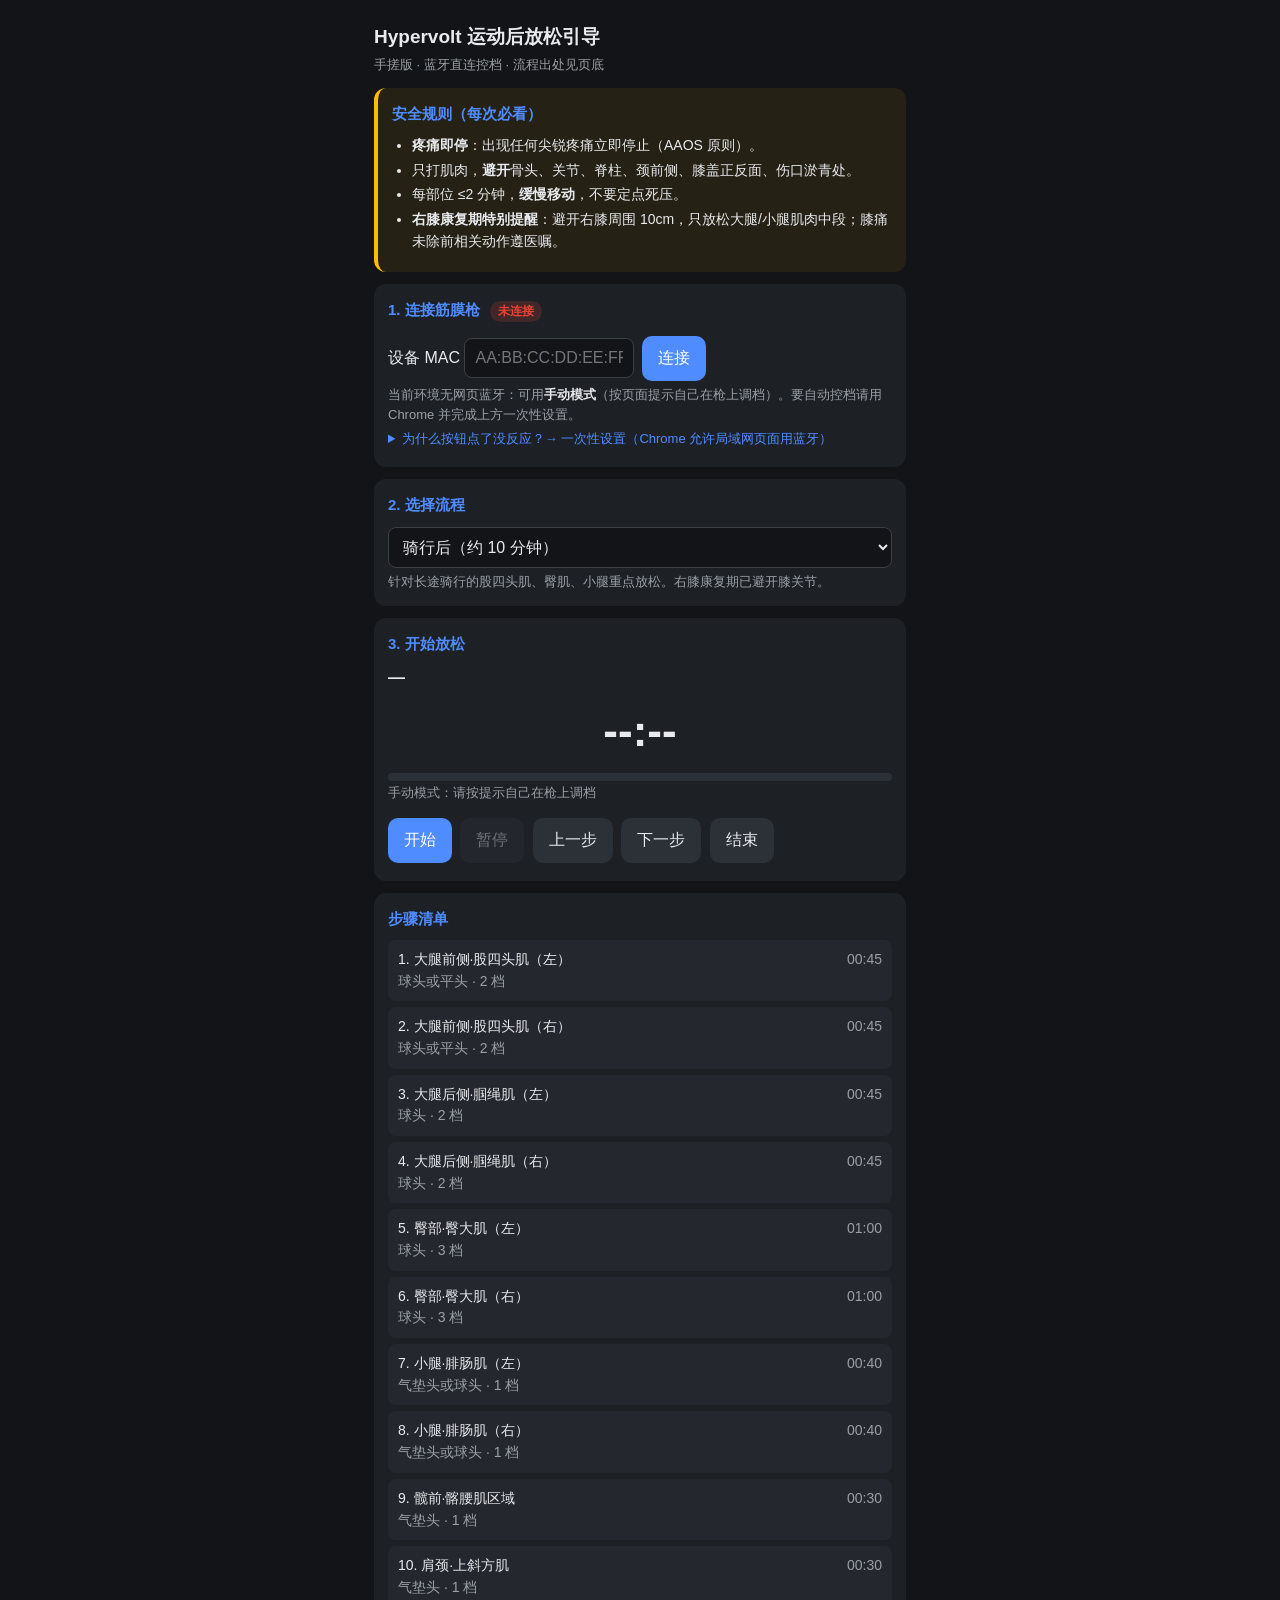
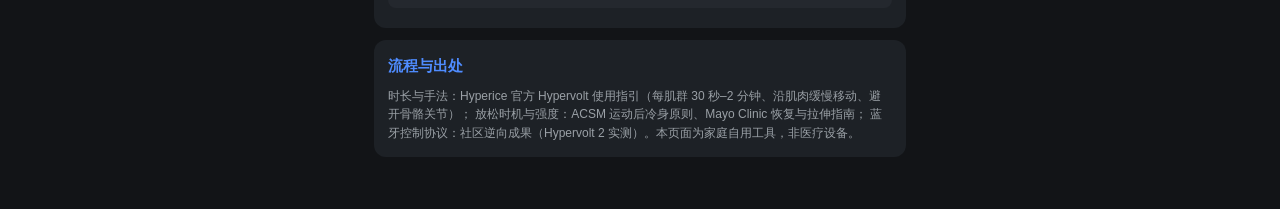
==== app/static/hypervolt.html @ 267cce90 "Add Hypervolt BLE guided recovery page + post-workout reminder task - app/static/hypervolt.html: Web" ====
<!DOCTYPE html>
<html lang="zh-CN">
<head>
<meta charset="utf-8">
<meta name="viewport" content="width=device-width, initial-scale=1, viewport-fit=cover">
<title>Hypervolt 运动后放松引导（手搓版）</title>
<style>
  :root { --bg:#121417; --card:#1d2126; --fg:#e8eaed; --dim:#9aa0a6; --acc:#4f8cff; --ok:#34a853; --warn:#fbbc04; --bad:#ea4335; }
  * { box-sizing:border-box; }
  body { margin:0; background:var(--bg); color:var(--fg); font-family:-apple-system,"Segoe UI","PingFang SC","Microsoft YaHei",sans-serif; font-size:16px; line-height:1.55; }
  .wrap { max-width:560px; margin:0 auto; padding:14px 14px 40px; }
  h1 { font-size:19px; margin:8px 0 4px; }
  .sub { color:var(--dim); font-size:13px; margin-bottom:12px; }
  .card { background:var(--card); border-radius:12px; padding:14px; margin-bottom:12px; }
  .card h2 { font-size:15px; margin:0 0 10px; color:var(--acc); }
  button { font-size:16px; border:none; border-radius:10px; padding:12px 16px; background:var(--acc); color:#fff; margin:4px 4px 4px 0; }
  button.ghost { background:#2c3138; color:var(--fg); }
  button:disabled { opacity:.4; }
  input[type=text] { font-size:16px; padding:10px; border-radius:8px; border:1px solid #3c4043; background:#121417; color:var(--fg); width:170px; }
  select { font-size:16px; padding:10px; border-radius:8px; border:1px solid #3c4043; background:#121417; color:var(--fg); width:100%; }
  .status { font-size:13px; color:var(--dim); }
  .status b { color:var(--fg); }
  .pill { display:inline-block; padding:1px 8px; border-radius:99px; font-size:12px; margin-left:6px; }
  .pill.on { background:rgba(52,168,83,.2); color:var(--ok); }
  .pill.off { background:rgba(234,67,53,.18); color:var(--bad); }
  .warn { border-left:4px solid var(--warn); background:rgba(251,188,4,.08); }
  .warn ul { margin:6px 0; padding-left:20px; }
  .warn li { margin:3px 0; font-size:14px; }
  .step { padding:9px 10px; border-radius:8px; margin:6px 0; background:#24282e; font-size:14px; display:flex; justify-content:space-between; gap:8px; }
  .step.cur { outline:2px solid var(--acc); background:#26303f; }
  .step.done { opacity:.45; text-decoration:line-through; }
  .step .t { color:var(--dim); white-space:nowrap; }
  .big { font-size:44px; font-weight:700; text-align:center; margin:6px 0; font-variant-numeric:tabular-nums; }
  .bar { height:8px; background:#2c3138; border-radius:99px; overflow:hidden; margin:8px 0 2px; }
  .bar > div { height:100%; background:var(--acc); width:0%; transition:width .25s linear; }
  .now { font-size:17px; font-weight:600; }
  .tip { color:var(--dim); font-size:13px; margin-top:4px; }
  details { font-size:13px; color:var(--dim); }
  details summary { cursor:pointer; color:var(--acc); margin:4px 0; }
  .row { display:flex; align-items:center; gap:8px; flex-wrap:wrap; }
  .src { font-size:12px; color:var(--dim); margin-top:10px; }
</style>
</head>
<body>
<div class="wrap">
  <h1>Hypervolt 运动后放松引导</h1>
  <div class="sub">手搓版 · 蓝牙直连控档 · 流程出处见页底</div>

  <div class="card warn">
    <h2>安全规则（每次必看）</h2>
    <ul>
      <li><b>疼痛即停</b>：出现任何尖锐疼痛立即停止（AAOS 原则）。</li>
      <li>只打肌肉，<b>避开</b>骨头、关节、脊柱、颈前侧、膝盖正反面、伤口淤青处。</li>
      <li>每部位 ≤2 分钟，<b>缓慢移动</b>，不要定点死压。</li>
      <li><b>右膝康复期特别提醒</b>：避开右膝周围 10cm，只放松大腿/小腿肌肉中段；膝痛未除前相关动作遵医嘱。</li>
    </ul>
  </div>

  <div class="card" id="bleCard">
    <h2>1. 连接筋膜枪 <span id="connPill" class="pill off">未连接</span></h2>
    <div class="row">
      <label>设备 MAC <input type="text" id="mac" placeholder="AA:BB:CC:DD:EE:FF" autocapitalize="characters"></label>
      <button id="btnConnect">连接</button>
    </div>
    <div class="status" id="devStatus">先给筋膜枪开机，再点连接。MAC 只需填一次（本机会记住）。</div>
    <details>
      <summary>为什么按钮点了没反应？→ 一次性设置（Chrome 允许局域网页面用蓝牙）</summary>
      <ol>
        <li>手机 Chrome 地址栏输入 <b>chrome://flags/#unsafely-treat-insecure-origin-as-secure</b></li>
        <li>文本框填 <b>http://192.168.18.104:8000</b>，右侧下拉选 <b>Enabled</b></li>
        <li>点底部 Relaunch 重启 Chrome，再回本页</li>
      </ol>
      <div>说明：蓝牙网页接口默认只允许 HTTPS 网站调用，上面是 Chrome 官方提供的局域网例外开关。</div>
    </details>
  </div>

  <div class="card">
    <h2>2. 选择流程</h2>
    <select id="routine"></select>
    <div class="tip" id="routineDesc"></div>
  </div>

  <div class="card">
    <h2>3. 开始放松</h2>
    <div class="now" id="nowPart">—</div>
    <div class="tip" id="nowTip"></div>
    <div class="big" id="clock">--:--</div>
    <div class="bar"><div id="prog"></div></div>
    <div class="status" id="nowMeta"></div>
    <div style="margin-top:10px">
      <button id="btnStart">开始</button>
      <button id="btnPause" class="ghost" disabled>暂停</button>
      <button id="btnPrev" class="ghost">上一步</button>
      <button id="btnNext" class="ghost">下一步</button>
      <button id="btnStop" class="ghost">结束</button>
    </div>
  </div>

  <div class="card">
    <h2>步骤清单</h2>
    <div id="steps"></div>
  </div>

  <div class="card">
    <h2>流程与出处</h2>
    <div class="src">
      时长与手法：Hyperice 官方 Hypervolt 使用指引（每肌群 30 秒–2 分钟、沿肌肉缓慢移动、避开骨骼关节）；
      放松时机与强度：ACSM 运动后冷身原则、Mayo Clinic 恢复与拉伸指南；
      蓝牙控制协议：社区逆向成果（Hypervolt 2 实测）。本页面为家庭自用工具，非医疗设备。
    </div>
  </div>
</div>

<script>
"use strict";
/* ====== Hypervolt 2 BLE 协议（社区逆向，docs/protocol.md）====== */
const SVC = "31cb456a-3c31-4e56-8c2b-e8f479d2b056";
const CHR_AUTH = "31cb4570-3c31-4e56-8c2b-e8f479d2b056";
const CHR_CTRL = "31cb456c-3c31-4e56-8c2b-e8f479d2b056";
const CHR_TELE = "31cb456d-3c31-4e56-8c2b-e8f479d2b056";

const LOOKUP = [
1,128,64,32,16,8,132,66,33,144,72,164,82,41,20,10,
133,194,97,176,88,172,214,107,53,154,205,102,51,153,76,166,
83,169,84,42,149,202,229,242,121,60,158,207,103,179,217,108,
182,91,45,22,11,5,130,65,160,80,40,148,74,165,210,105,
52,26,141,70,35,145,200,228,114,57,28,142,199,227,241,248,
252,254,255,127,63,31,15,7,131,193,224,112,56,156,206,231,
243,249,124,190,223,111,55,155,77,38,19,137,68,34,17,136,
196,98,49,152,204,230,115,185,92,174,215,235,117,186,221,110,
183,219,109,54,27,13,6,3,129,192,96,48,24,140,198,99,
177,216,236,246,123,61,30,143,71,163,209,232,244,122,189,94,
175,87,171,85,170,213,234,245,250,253,126,191,95,47,23,139,
69,162,81,168,212,106,181,218,237,118,59,29,14,135,195,225,
240,120,188,222,239,119,187,93,46,151,203,101,178,89,44,150,
75,37,146,73,36,18,9,4,2,1,128,64,32,16,8,132,
66,33,144,72,164,82,41,20,10,133,194,97,176,88,172,214,
107,53,154,205,102,51,153,76,166,83,169,84,42,149,202,229];

function sb(v){ return v >= 128 ? v - 256 : v; }

function authResponse(macStr, ch){
  const mac = macStr.replace(/[:-]/g, "");
  if (!/^[0-9a-fA-F]{12}$/.test(mac)) throw new Error("MAC 格式不对，应为 12 位十六进制");
  const m = []; for (let i = 0; i < 6; i++) m.push(parseInt(mac.substr(i*2, 2), 16));
  const b0 = ch[3], b1 = ch[2], b2 = ch[1];
  const index1 = (m[4] ^ b2) & 0xFF;
  const index2 = (sb(m[2]) & sb(b1)) & 0xFF;
  const index3 = (b0 ^ m[5]) & 0xFF;
  const value1 = ((sb(m[5]) | sb(m[1])) ^ sb(LOOKUP[index1] & 0xFF)) & 0xFF;
  const out1 = (value1 >> (b0 & 1)) & 0xFF;
  const value2 = ((LOOKUP[index2] & 0xFFFF) + m[3]) & 0xFFFF;
  const out2 = (b2 ^ value2) & 0xFF;
  const value3 = (sb(m[0]) ^ sb(LOOKUP[index3] & 0xFF)) & 0xFF;
  const out3 = ((value3 << (b1 & 1)) & 0xFF);
  return new Uint8Array([0x01, out1, out2, out3]);
}

/* ====== 放松流程（时长/档位按 Hyperice 官方指引 + ACSM/Mayo 冷身原则）====== */
const ROUTINES = {
  ride: { name: "骑行后（约 10 分钟）", desc: "针对长途骑行的股四头肌、臀肌、小腿重点放松。右膝康复期已避开膝关节。",
    steps: [
      { part:"大腿前侧·股四头肌（左）", head:"球头或平头", speed:2, secs:45, tip:"从髋部向膝方向缓慢扫动，止于膝上方一拳距离" },
      { part:"大腿前侧·股四头肌（右）", head:"球头或平头", speed:2, secs:45, tip:"右膝康复期：只打大腿中上段，远离膝关节" },
      { part:"大腿后侧·腘绳肌（左）", head:"球头", speed:2, secs:45, tip:"坐姿腿伸直或站姿扶椅，从臀下扫向膝窝上方" },
      { part:"大腿后侧·腘绳肌（右）", head:"球头", speed:2, secs:45, tip:"同上，避开膝窝" },
      { part:"臀部·臀大肌（左）", head:"球头", speed:3, secs:60, tip:"肌肉厚可用 3 档，画小圈缓慢移动" },
      { part:"臀部·臀大肌（右）", head:"球头", speed:3, secs:60, tip:"同上" },
      { part:"小腿·腓肠肌（左）", head:"气垫头或球头", speed:1, secs:40, tip:"从小腿肚中段向下扫，避开跟腱止点骨头" },
      { part:"小腿·腓肠肌（右）", head:"气垫头或球头", speed:1, secs:40, tip:"同上" },
      { part:"髋前·髂腰肌区域", head:"气垫头", speed:1, secs:30, tip:"裤线下方肌肉处轻扫，感觉不适立即跳过" },
      { part:"肩颈·上斜方肌", head:"气垫头", speed:1, secs:30, tip:"骑行姿势易僵，只打肩部肌肉，远离颈椎与颈前" }
    ]},
  run: { name: "跑步后（约 9 分钟）", desc: "重点小腿、股四头肌、臀部。",
    steps: [
      { part:"小腿·腓肠肌+比目鱼肌（左）", head:"气垫头", speed:1, secs:50, tip:"屈膝坐姿，整个小腿肚缓慢扫动" },
      { part:"小腿·腓肠肌+比目鱼肌（右）", head:"气垫头", speed:1, secs:50, tip:"同上" },
      { part:"大腿前侧·股四头肌（左）", head:"球头", speed:2, secs:45, tip:"止于膝上方一拳距离" },
      { part:"大腿前侧·股四头肌（右）", head:"球头", speed:2, secs:45, tip:"右膝康复期：只打大腿中上段" },
      { part:"大腿外侧·阔筋膜张肌（左）", head:"平头", speed:1, secs:30, tip:"沿大腿外侧轻扫，不要压在股骨大转子骨点上" },
      { part:"大腿外侧·阔筋膜张肌（右）", head:"平头", speed:1, secs:30, tip:"同上" },
      { part:"臀部·臀大肌（左）", head:"球头", speed:3, secs:60, tip:"" },
      { part:"臀部·臀大肌（右）", head:"球头", speed:3, secs:60, tip:"" },
      { part:"足底·足弓（左）", head:"子弹头", speed:1, secs:30, tip:"坐姿，枪头轻触足弓肌肉，避开脚跟骨" },
      { part:"足底·足弓（右）", head:"子弹头", speed:1, secs:30, tip:"同上" }
    ]},
  upper: { name: "上肢力量后（约 8 分钟）", desc: "胸、肩、背、手臂。",
    steps: [
      { part:"胸部·胸大肌（左）", head:"球头", speed:2, secs:40, tip:"避开锁骨与胸骨，只打肌肉隆起处" },
      { part:"胸部·胸大肌（右）", head:"球头", speed:2, secs:40, tip:"同上" },
      { part:"肩部·三角肌（左）", head:"球头", speed:1, secs:40, tip:"前中后束缓慢扫动，避开肩峰骨点" },
      { part:"肩部·三角肌（右）", head:"球头", speed:1, secs:40, tip:"同上" },
      { part:"背部·背阔肌（左）", head:"平头", speed:2, secs:45, tip:"沿腋窝后下方向腰部扫，避开脊柱" },
      { part:"背部·背阔肌（右）", head:"平头", speed:2, secs:45, tip:"同上" },
      { part:"上臂·肱二头/三头肌（左）", head:"球头", speed:1, secs:40, tip:"" },
      { part:"上臂·肱二头/三头肌（右）", head:"球头", speed:1, secs:40, tip:"" },
      { part:"前臂肌群（左）", head:"气垫头", speed:1, secs:30, tip:"避开腕肘骨点" },
      { part:"前臂肌群（右）", head:"气垫头", speed:1, secs:30, tip:"同上" }
    ]},
  lower: { name: "下肢力量后（约 10 分钟）", desc: "与骑行后类似，加大臀部与股四头比重。右膝康复期已避开膝关节。",
    steps: [
      { part:"臀部·臀大肌（左）", head:"球头", speed:3, secs:60, tip:"" },
      { part:"臀部·臀大肌（右）", head:"球头", speed:3, secs:60, tip:"" },
      { part:"大腿前侧·股四头肌（左）", head:"球头或平头", speed:2, secs:50, tip:"止于膝上方一拳距离" },
      { part:"大腿前侧·股四头肌（右）", head:"球头或平头", speed:2, secs:50, tip:"右膝康复期：只打大腿中上段" },
      { part:"大腿后侧·腘绳肌（左）", head:"球头", speed:2, secs:45, tip:"" },
      { part:"大腿后侧·腘绳肌（右）", head:"球头", speed:2, secs:45, tip:"避开膝窝" },
      { part:"大腿内侧·内收肌（左）", head:"气垫头", speed:1, secs:30, tip:"大腿内侧上段，轻档" },
      { part:"大腿内侧·内收肌（右）", head:"气垫头", speed:1, secs:30, tip:"同上" },
      { part:"小腿·腓肠肌（左）", head:"气垫头", speed:1, secs:40, tip:"" },
      { part:"小腿·腓肠肌（右）", head:"气垫头", speed:1, secs:40, tip:"" }
    ]},
  full: { name: "全身通用（约 8 分钟）", desc: "不确定选哪个就用这个，大肌群轮一遍。",
    steps: [
      { part:"肩颈·上斜方肌", head:"气垫头", speed:1, secs:30, tip:"远离颈椎" },
      { part:"背部·背阔肌（左）", head:"平头", speed:2, secs:40, tip:"避开脊柱" },
      { part:"背部·背阔肌（右）", head:"平头", speed:2, secs:40, tip:"同上" },
      { part:"臀部·臀大肌（左）", head:"球头", speed:3, secs:50, tip:"" },
      { part:"臀部·臀大肌（右）", head:"球头", speed:3, secs:50, tip:"" },
      { part:"大腿前侧·股四头肌（左）", head:"球头", speed:2, secs:40, tip:"止于膝上方一拳距离" },
      { part:"大腿前侧·股四头肌（右）", head:"球头", speed:2, secs:40, tip:"右膝康复期：只打大腿中上段" },
      { part:"大腿后侧·腘绳肌（左）", head:"球头", speed:2, secs:40, tip:"" },
      { part:"大腿后侧·腘绳肌（右）", head:"球头", speed:2, secs:40, tip:"" },
      { part:"小腿·腓肠肌（左）", head:"气垫头", speed:1, secs:35, tip:"" },
      { part:"小腿·腓肠肌（右）", head:"气垫头", speed:1, secs:35, tip:"" }
    ]}
};

/* ====== BLE 状态 ====== */
let device = null, ctrlChar = null, connected = false, devSpeed = 0, devLoad = 0;
const $ = id => document.getElementById(id);
const macInput = $("mac");
macInput.value = localStorage.getItem("hv_mac") || "";

function setConn(on, msg){
  connected = on;
  const pill = $("connPill");
  pill.textContent = on ? "已连接" : "未连接";
  pill.className = "pill " + (on ? "on" : "off");
  if (msg) $("devStatus").innerHTML = msg;
}

async function connect(){
  if (!navigator.bluetooth){
    $("devStatus").innerHTML = "当前浏览器不支持网页蓝牙：请用 <b>Chrome</b>，并完成上方“一次性设置”。";
    return;
  }
  const mac = macInput.value.trim();
  try { authResponse(mac, [1,2,3,4]); }
  catch(e){ $("devStatus").textContent = e.message; return; }
  localStorage.setItem("hv_mac", mac);
  $("devStatus").textContent = "正在搜索设备（请确认筋膜枪已开机）…";
  try {
    device = await navigator.bluetooth.requestDevice({
      filters: [{ namePrefix: "Hypervolt" }, { namePrefix: "Hyperice" }, { services: [SVC] }],
      optionalServices: [SVC, "device_information"]
    });
    device.addEventListener("gattserverdisconnected", () => {
      setConn(false, "连接已断开。重新点“连接”即可。");
      ctrlChar = null;
    });
    const server = await device.gatt.connect();
    const svc = await server.getPrimaryService(SVC);
    const authChar = await svc.getCharacteristic(CHR_AUTH);
    const chVal = await authChar.readValue();
    const challenge = new Uint8Array(chVal.buffer.slice(chVal.byteOffset, chVal.byteOffset + chVal.byteLength));
    const resp = authResponse(mac, challenge);
    await authChar.writeValueWithResponse(resp);
    ctrlChar = await svc.getCharacteristic(CHR_CTRL);
    await ctrlChar.startNotifications();
    ctrlChar.addEventListener("characteristicvaluechanged", e => {
      const v = new Uint8Array(e.target.value.buffer);
      devSpeed = v[0]; devLoad = v[1];
      updateMeta();
    });
    try {
      const teleChar = await svc.getCharacteristic(CHR_TELE);
      await teleChar.startNotifications();
      teleChar.addEventListener("characteristicvaluechanged", e => {
        const v = new DataView(e.target.value.buffer);
        const volt = v.getUint16(10, false) / 100;
        const temp = v.getUint8(12);
        $("devStatus").innerHTML = `设备：<b>${device.name || "Hypervolt"}</b> · 电压 ${volt.toFixed(2)}V · 温度 ${temp}℃`;
      });
    } catch(_) {}
    setConn(true, `设备：<b>${device.name || "Hypervolt"}</b> · 鉴权成功，可以开始`);
  } catch(err){
    setConn(false, "连接失败：" + err.message + "（没搜到设备时确认已开机；鉴权失败时核对 MAC）");
  }
}

async function setSpeed(s){
  if (!connected || !ctrlChar) return;
  try { await ctrlChar.writeValueWithResponse(new Uint8Array([s])); }
  catch(err){ console.warn("setSpeed", err); }
}

/* ====== 引导引擎 ====== */
let steps = [], idx = 0, remain = 0, timer = null, paused = false, wakeLock = null;

function loadRoutine(){
  const key = $("routine").value;
  steps = ROUTINES[key].steps.slice();
  $("routineDesc").textContent = ROUTINES[key].desc;
  idx = 0; remain = 0; stopTimer(); renderSteps(); showIdle();
}
function showIdle(){
  $("nowPart").textContent = "—";
  $("nowTip").textContent = "";
  $("clock").textContent = "--:--";
  $("prog").style.width = "0%";
  updateMeta();
}
function fmt(s){ return String(Math.floor(s/60)).padStart(2,"0") + ":" + String(s%60).padStart(2,"0"); }
function updateMeta(){
  const conn = connected ? `设备档位 ${devSpeed} · 压力 ${devLoad}` : "手动模式：请按提示自己在枪上调档";
  const st = steps[idx];
  $("nowMeta").textContent = timer && st
    ? `第 ${idx+1}/${steps.length} 步 · 建议 ${st.speed} 档 · ${conn}`
    : conn;
}
function renderSteps(){
  const box = $("steps"); box.innerHTML = "";
  steps.forEach((s, i) => {
    const d = document.createElement("div");
    d.className = "step" + (i === idx && timer ? " cur" : i < idx || (!timer && i < idx) ? " done" : "");
    d.innerHTML = `<span>${i+1}. ${s.part}<br><span style="color:var(--dim)">${s.head} · ${s.speed} 档</span></span><span class="t">${fmt(s.secs)}</span>`;
    box.appendChild(d);
  });
}
function beep(){
  try {
    const ctx = beep.ctx || (beep.ctx = new (window.AudioContext || window.webkitAudioContext)());
    const o = ctx.createOscillator(), g = ctx.createGain();
    o.connect(g); g.connect(ctx.destination);
    o.frequency.value = 880; g.gain.setValueAtTime(0.15, ctx.currentTime);
    g.gain.exponentialRampToValueAtTime(0.001, ctx.currentTime + 0.25);
    o.start(); o.stop(ctx.currentTime + 0.25);
  } catch(_) {}
}
async function startStep(){
  const s = steps[idx];
  remain = s.secs;
  $("nowPart").textContent = s.part;
  $("nowTip").textContent = `换 ${s.head} · 建议 ${s.speed} 档` + (s.tip ? " · " + s.tip : "");
  beep();
  await setSpeed(s.speed);
  renderSteps(); tick();
}
function tick(){
  $("clock").textContent = fmt(remain);
  const s = steps[idx];
  $("prog").style.width = (100 * (1 - remain / s.secs)) + "%";
  updateMeta();
}
function stopTimer(){
  if (timer){ clearInterval(timer); timer = null; }
  paused = false;
  $("btnStart").disabled = false;
  $("btnPause").disabled = true;
  $("btnPause").textContent = "暂停";
  if (wakeLock){ try { wakeLock.release(); } catch(_) {} wakeLock = null; }
}
async function start(){
  if (!steps.length) loadRoutine();
  if (idx >= steps.length) idx = 0;
  $("btnStart").disabled = true;
  $("btnPause").disabled = false;
  try { wakeLock = await navigator.wakeLock.request("screen"); } catch(_) {}
  await startStep();
  timer = setInterval(async () => {
    if (paused) return;
    remain--;
    if (remain <= 0){
      idx++;
      if (idx >= steps.length){ await finish(); return; }
      await startStep();
    } else tick();
  }, 1000);
}
async function finish(){
  stopTimer();
  await setSpeed(0);
  beep(); setTimeout(beep, 400);
  $("nowPart").textContent = "完成！";
  $("nowTip").textContent = "喝口水，慢走 3–5 分钟让心率下来（ACSM 冷身原则）。";
  $("clock").textContent = "✔";
  idx = 0; renderSteps(); updateMeta();
}
async function stopAll(){
  stopTimer();
  await setSpeed(0);
  idx = 0; renderSteps(); showIdle();
  $("nowPart").textContent = "已停止";
}

$("btnConnect").onclick = connect;
$("btnStart").onclick = start;
$("btnStop").onclick = stopAll;
$("btnPause").onclick = async () => {
  if (!timer) return;
  paused = !paused;
  $("btnPause").textContent = paused ? "继续" : "暂停";
  await setSpeed(paused ? 0 : steps[idx].speed);
};
$("btnNext").onclick = async () => { if (timer && idx < steps.length - 1){ idx++; await startStep(); } };
$("btnPrev").onclick = async () => { if (timer && idx > 0){ idx--; await startStep(); } };

/* 初始化流程下拉 */
const sel = $("routine");
for (const [k, r] of Object.entries(ROUTINES)){
  const o = document.createElement("option"); o.value = k; o.textContent = r.name; sel.appendChild(o);
}
sel.onchange = loadRoutine;
loadRoutine();

if (!navigator.bluetooth){
  $("devStatus").innerHTML = "当前环境无网页蓝牙：可用<b>手动模式</b>（按页面提示自己在枪上调档）。要自动控档请用 Chrome 并完成上方一次性设置。";
}
</script>
</body>
</html>
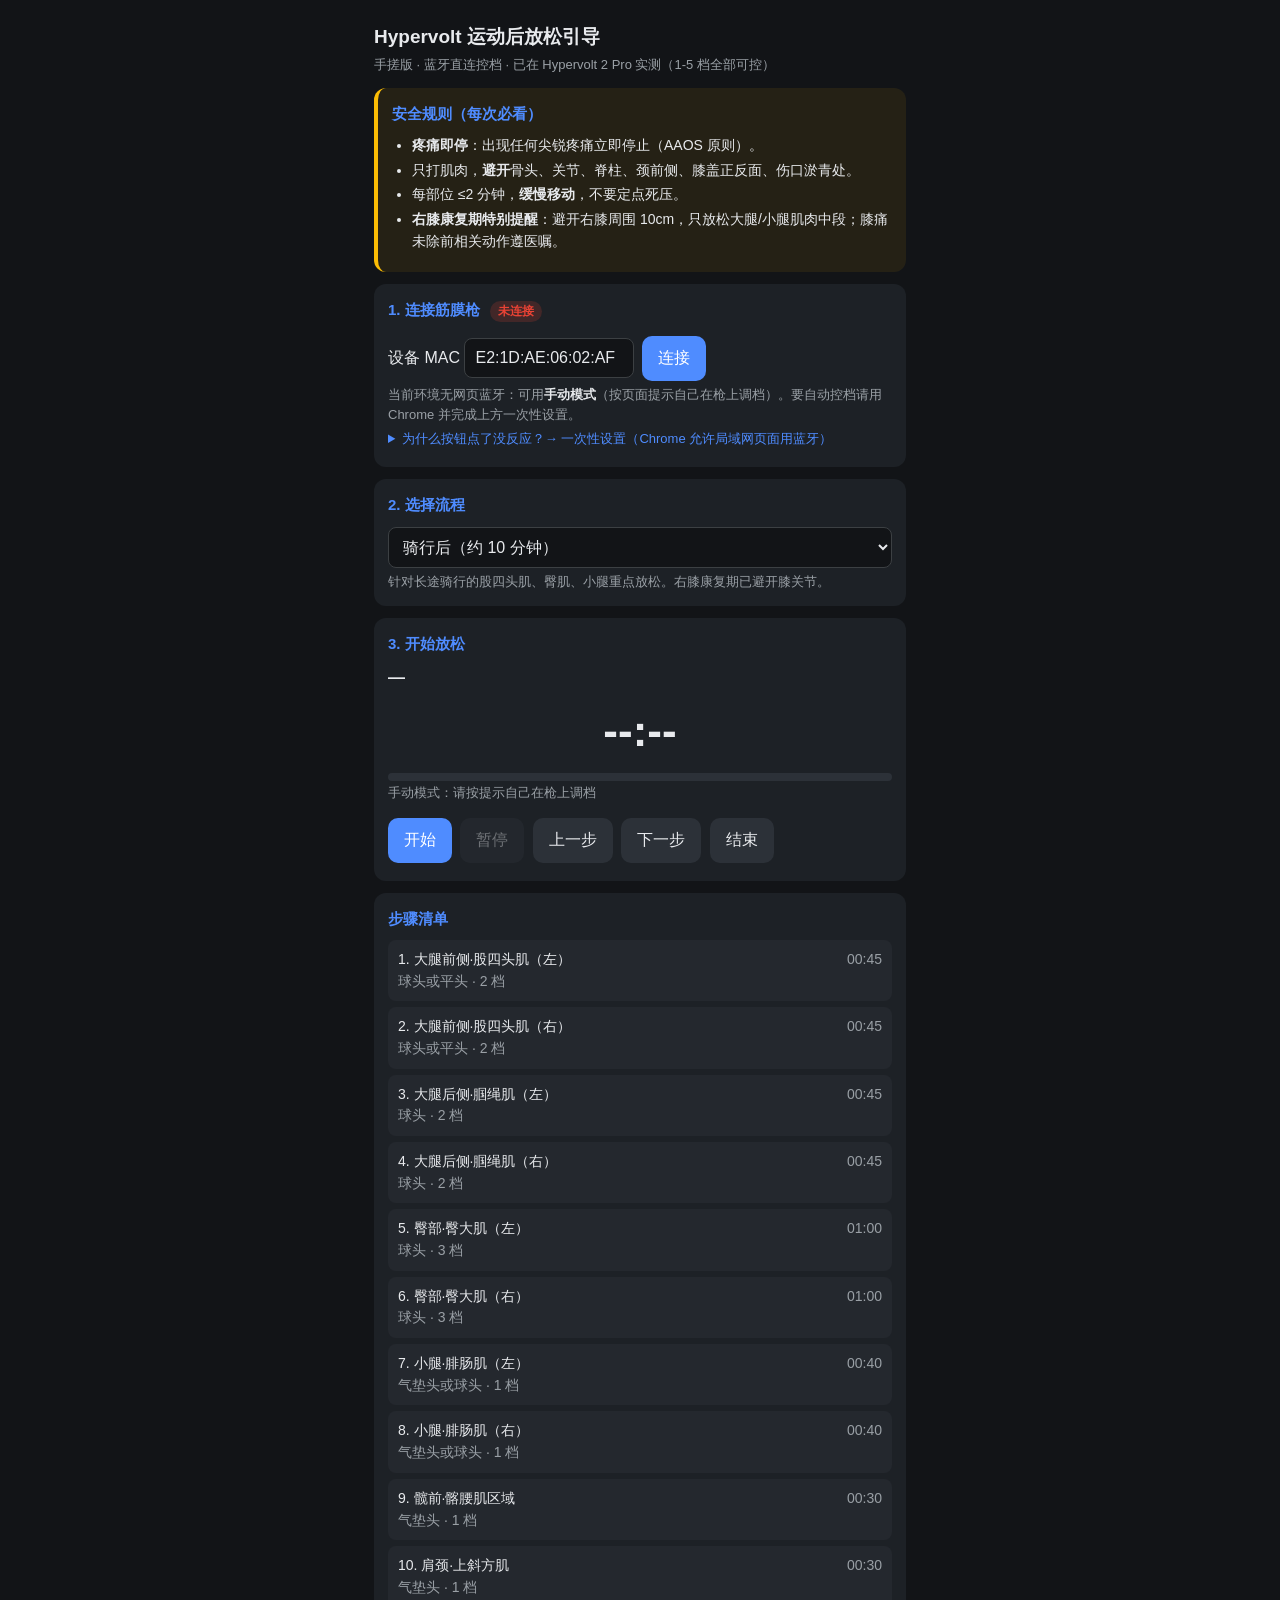
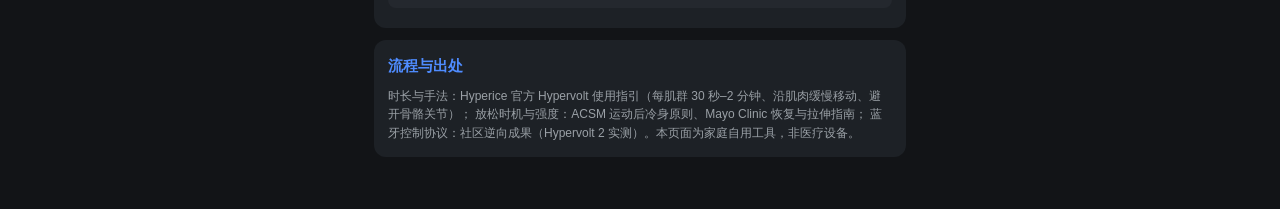
==== commit 5175fcb2: "Live-test BLE control against real Hypervolt 2 Pro: all 5 speeds work - Device: Hypervolt 2 Pro (MAC" ====
--- a/app/static/hypervolt.html
+++ b/app/static/hypervolt.html
@@ -44,7 +44,7 @@
 <body>
 <div class="wrap">
   <h1>Hypervolt 运动后放松引导</h1>
-  <div class="sub">手搓版 · 蓝牙直连控档 · 流程出处见页底</div>
+  <div class="sub">手搓版 · 蓝牙直连控档 · 已在 Hypervolt 2 Pro 实测（1-5 档全部可控）</div>
 
   <div class="card warn">
     <h2>安全规则（每次必看）</h2>
@@ -62,7 +62,7 @@
       <label>设备 MAC <input type="text" id="mac" placeholder="AA:BB:CC:DD:EE:FF" autocapitalize="characters"></label>
       <button id="btnConnect">连接</button>
     </div>
-    <div class="status" id="devStatus">先给筋膜枪开机，再点连接。MAC 只需填一次（本机会记住）。</div>
+    <div class="status" id="devStatus">先给筋膜枪开机，再点连接。MAC 已预填你家的 Hypervolt 2 Pro，一般不用改。</div>
     <details>
       <summary>为什么按钮点了没反应？→ 一次性设置（Chrome 允许局域网页面用蓝牙）</summary>
       <ol>
@@ -230,7 +230,7 @@
 let device = null, ctrlChar = null, connected = false, devSpeed = 0, devLoad = 0;
 const $ = id => document.getElementById(id);
 const macInput = $("mac");
-macInput.value = localStorage.getItem("hv_mac") || "";
+macInput.value = localStorage.getItem("hv_mac") || "E2:1D:AE:06:02:AF";
 
 function setConn(on, msg){
   connected = on;
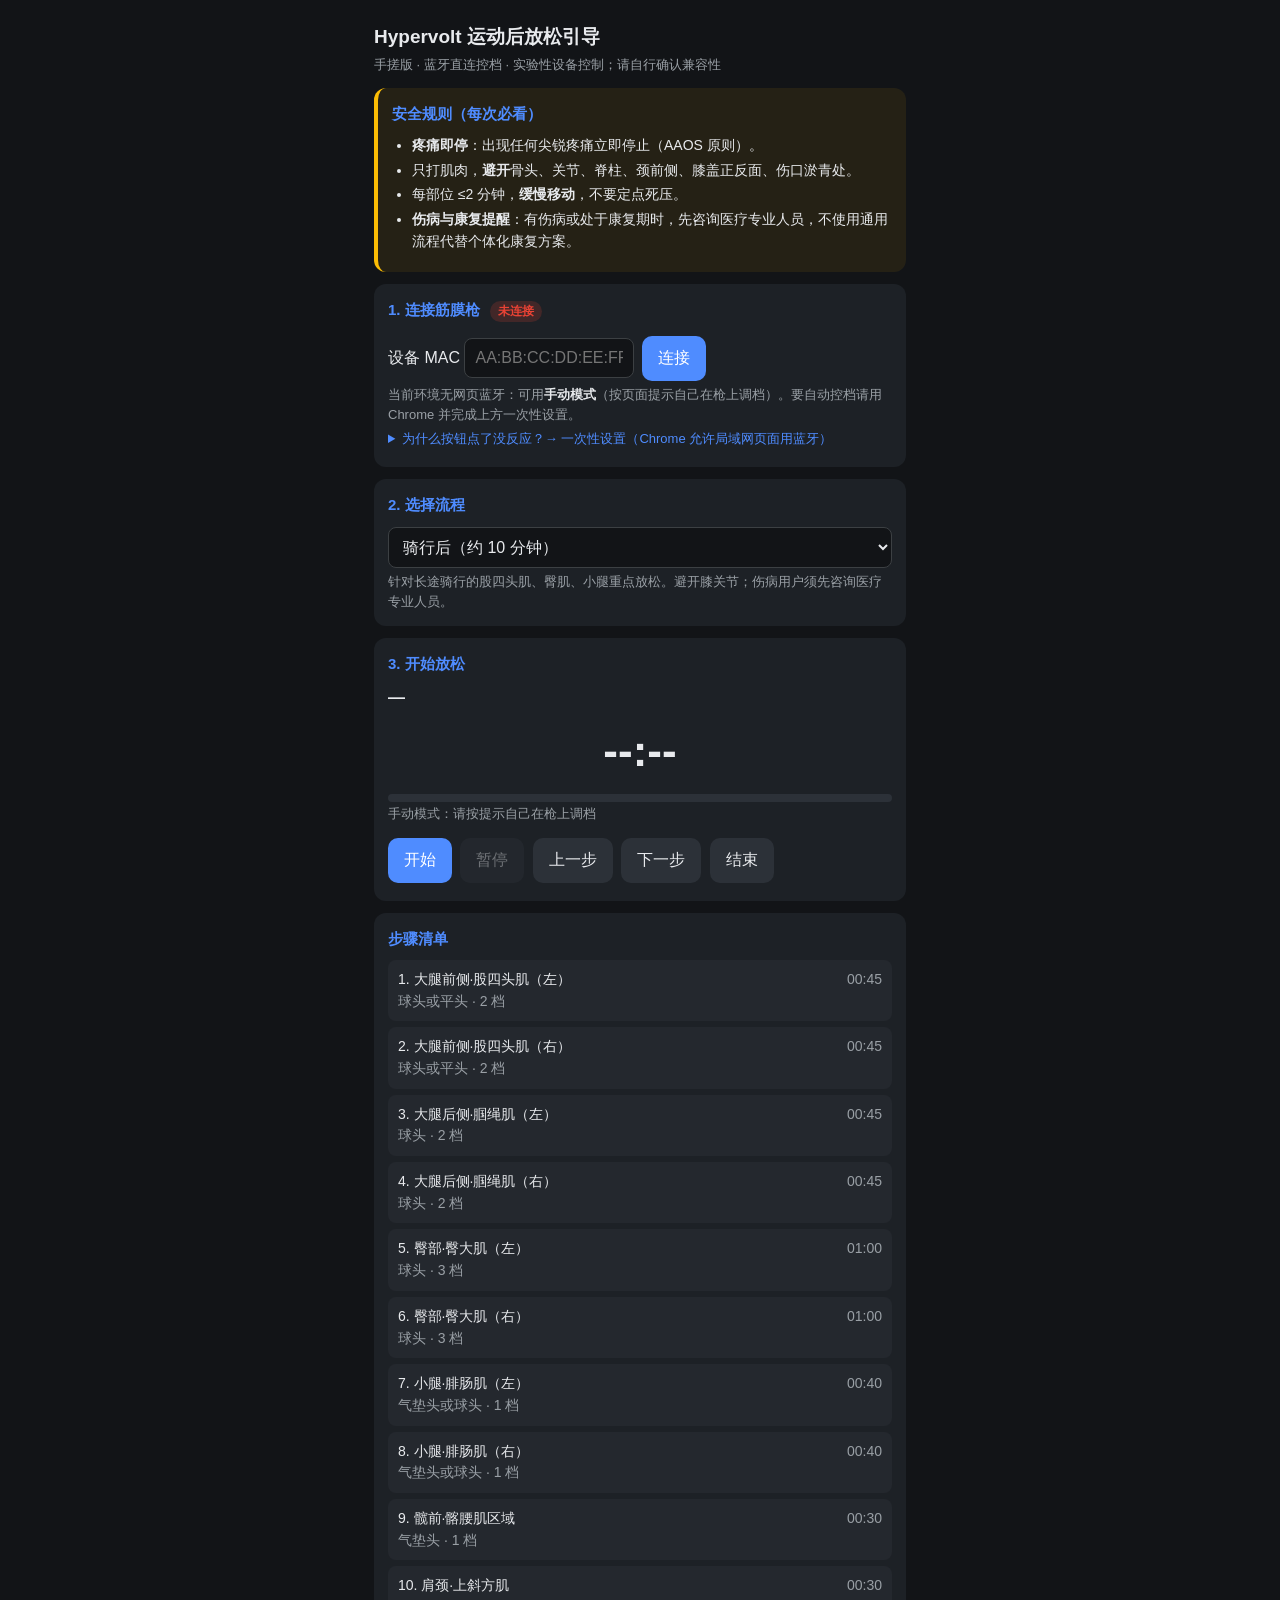
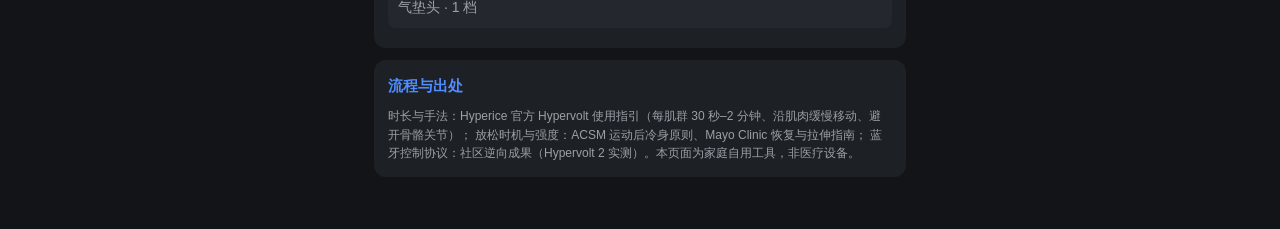
==== commit 9c78d8da: "Initial clean code-only distribution" ====
--- a/app/static/hypervolt.html
+++ b/app/static/hypervolt.html
@@ -44,7 +44,7 @@
 <body>
 <div class="wrap">
   <h1>Hypervolt 运动后放松引导</h1>
-  <div class="sub">手搓版 · 蓝牙直连控档 · 已在 Hypervolt 2 Pro 实测（1-5 档全部可控）</div>
+  <div class="sub">手搓版 · 蓝牙直连控档 · 实验性设备控制；请自行确认兼容性</div>
 
   <div class="card warn">
     <h2>安全规则（每次必看）</h2>
@@ -52,7 +52,7 @@
       <li><b>疼痛即停</b>：出现任何尖锐疼痛立即停止（AAOS 原则）。</li>
       <li>只打肌肉，<b>避开</b>骨头、关节、脊柱、颈前侧、膝盖正反面、伤口淤青处。</li>
       <li>每部位 ≤2 分钟，<b>缓慢移动</b>，不要定点死压。</li>
-      <li><b>右膝康复期特别提醒</b>：避开右膝周围 10cm，只放松大腿/小腿肌肉中段；膝痛未除前相关动作遵医嘱。</li>
+      <li><b>伤病与康复提醒</b>：有伤病或处于康复期时，先咨询医疗专业人员，不使用通用流程代替个体化康复方案。</li>
     </ul>
   </div>
 
@@ -62,12 +62,12 @@
       <label>设备 MAC <input type="text" id="mac" placeholder="AA:BB:CC:DD:EE:FF" autocapitalize="characters"></label>
       <button id="btnConnect">连接</button>
     </div>
-    <div class="status" id="devStatus">先给筋膜枪开机，再点连接。MAC 已预填你家的 Hypervolt 2 Pro，一般不用改。</div>
+    <div class="status" id="devStatus">先给筋膜枪开机，再点连接。请输入自己的设备信息；本发行版不预填任何设备身份。</div>
     <details>
       <summary>为什么按钮点了没反应？→ 一次性设置（Chrome 允许局域网页面用蓝牙）</summary>
       <ol>
         <li>手机 Chrome 地址栏输入 <b>chrome://flags/#unsafely-treat-insecure-origin-as-secure</b></li>
-        <li>文本框填 <b>http://192.168.18.104:8000</b>，右侧下拉选 <b>Enabled</b></li>
+        <li>文本框填 <b>http://&lt;your-server-host&gt;:8000</b>，右侧下拉选 <b>Enabled</b></li>
         <li>点底部 Relaunch 重启 Chrome，再回本页</li>
       </ol>
       <div>说明：蓝牙网页接口默认只允许 HTTPS 网站调用，上面是 Chrome 官方提供的局域网例外开关。</div>
@@ -158,10 +158,10 @@
 
 /* ====== 放松流程（时长/档位按 Hyperice 官方指引 + ACSM/Mayo 冷身原则）====== */
 const ROUTINES = {
-  ride: { name: "骑行后（约 10 分钟）", desc: "针对长途骑行的股四头肌、臀肌、小腿重点放松。右膝康复期已避开膝关节。",
+  ride: { name: "骑行后（约 10 分钟）", desc: "针对长途骑行的股四头肌、臀肌、小腿重点放松。避开膝关节；伤病用户须先咨询医疗专业人员。",
     steps: [
       { part:"大腿前侧·股四头肌（左）", head:"球头或平头", speed:2, secs:45, tip:"从髋部向膝方向缓慢扫动，止于膝上方一拳距离" },
-      { part:"大腿前侧·股四头肌（右）", head:"球头或平头", speed:2, secs:45, tip:"右膝康复期：只打大腿中上段，远离膝关节" },
+      { part:"大腿前侧·股四头肌（右）", head:"球头或平头", speed:2, secs:45, tip:"通用提醒：只打大腿中上段，远离膝关节" },
       { part:"大腿后侧·腘绳肌（左）", head:"球头", speed:2, secs:45, tip:"坐姿腿伸直或站姿扶椅，从臀下扫向膝窝上方" },
       { part:"大腿后侧·腘绳肌（右）", head:"球头", speed:2, secs:45, tip:"同上，避开膝窝" },
       { part:"臀部·臀大肌（左）", head:"球头", speed:3, secs:60, tip:"肌肉厚可用 3 档，画小圈缓慢移动" },
@@ -176,7 +176,7 @@
       { part:"小腿·腓肠肌+比目鱼肌（左）", head:"气垫头", speed:1, secs:50, tip:"屈膝坐姿，整个小腿肚缓慢扫动" },
       { part:"小腿·腓肠肌+比目鱼肌（右）", head:"气垫头", speed:1, secs:50, tip:"同上" },
       { part:"大腿前侧·股四头肌（左）", head:"球头", speed:2, secs:45, tip:"止于膝上方一拳距离" },
-      { part:"大腿前侧·股四头肌（右）", head:"球头", speed:2, secs:45, tip:"右膝康复期：只打大腿中上段" },
+      { part:"大腿前侧·股四头肌（右）", head:"球头", speed:2, secs:45, tip:"通用提醒：只打大腿中上段" },
       { part:"大腿外侧·阔筋膜张肌（左）", head:"平头", speed:1, secs:30, tip:"沿大腿外侧轻扫，不要压在股骨大转子骨点上" },
       { part:"大腿外侧·阔筋膜张肌（右）", head:"平头", speed:1, secs:30, tip:"同上" },
       { part:"臀部·臀大肌（左）", head:"球头", speed:3, secs:60, tip:"" },
@@ -197,12 +197,12 @@
       { part:"前臂肌群（左）", head:"气垫头", speed:1, secs:30, tip:"避开腕肘骨点" },
       { part:"前臂肌群（右）", head:"气垫头", speed:1, secs:30, tip:"同上" }
     ]},
-  lower: { name: "下肢力量后（约 10 分钟）", desc: "与骑行后类似，加大臀部与股四头比重。右膝康复期已避开膝关节。",
+  lower: { name: "下肢力量后（约 10 分钟）", desc: "与骑行后类似，加大臀部与股四头比重。避开膝关节；伤病用户须先咨询医疗专业人员。",
     steps: [
       { part:"臀部·臀大肌（左）", head:"球头", speed:3, secs:60, tip:"" },
       { part:"臀部·臀大肌（右）", head:"球头", speed:3, secs:60, tip:"" },
       { part:"大腿前侧·股四头肌（左）", head:"球头或平头", speed:2, secs:50, tip:"止于膝上方一拳距离" },
-      { part:"大腿前侧·股四头肌（右）", head:"球头或平头", speed:2, secs:50, tip:"右膝康复期：只打大腿中上段" },
+      { part:"大腿前侧·股四头肌（右）", head:"球头或平头", speed:2, secs:50, tip:"通用提醒：只打大腿中上段" },
       { part:"大腿后侧·腘绳肌（左）", head:"球头", speed:2, secs:45, tip:"" },
       { part:"大腿后侧·腘绳肌（右）", head:"球头", speed:2, secs:45, tip:"避开膝窝" },
       { part:"大腿内侧·内收肌（左）", head:"气垫头", speed:1, secs:30, tip:"大腿内侧上段，轻档" },
@@ -218,7 +218,7 @@
       { part:"臀部·臀大肌（左）", head:"球头", speed:3, secs:50, tip:"" },
       { part:"臀部·臀大肌（右）", head:"球头", speed:3, secs:50, tip:"" },
       { part:"大腿前侧·股四头肌（左）", head:"球头", speed:2, secs:40, tip:"止于膝上方一拳距离" },
-      { part:"大腿前侧·股四头肌（右）", head:"球头", speed:2, secs:40, tip:"右膝康复期：只打大腿中上段" },
+      { part:"大腿前侧·股四头肌（右）", head:"球头", speed:2, secs:40, tip:"通用提醒：只打大腿中上段" },
       { part:"大腿后侧·腘绳肌（左）", head:"球头", speed:2, secs:40, tip:"" },
       { part:"大腿后侧·腘绳肌（右）", head:"球头", speed:2, secs:40, tip:"" },
       { part:"小腿·腓肠肌（左）", head:"气垫头", speed:1, secs:35, tip:"" },
@@ -230,7 +230,7 @@
 let device = null, ctrlChar = null, connected = false, devSpeed = 0, devLoad = 0;
 const $ = id => document.getElementById(id);
 const macInput = $("mac");
-macInput.value = localStorage.getItem("hv_mac") || "E2:1D:AE:06:02:AF";
+macInput.value = localStorage.getItem("hv_mac") || "";
 
 function setConn(on, msg){
   connected = on;
